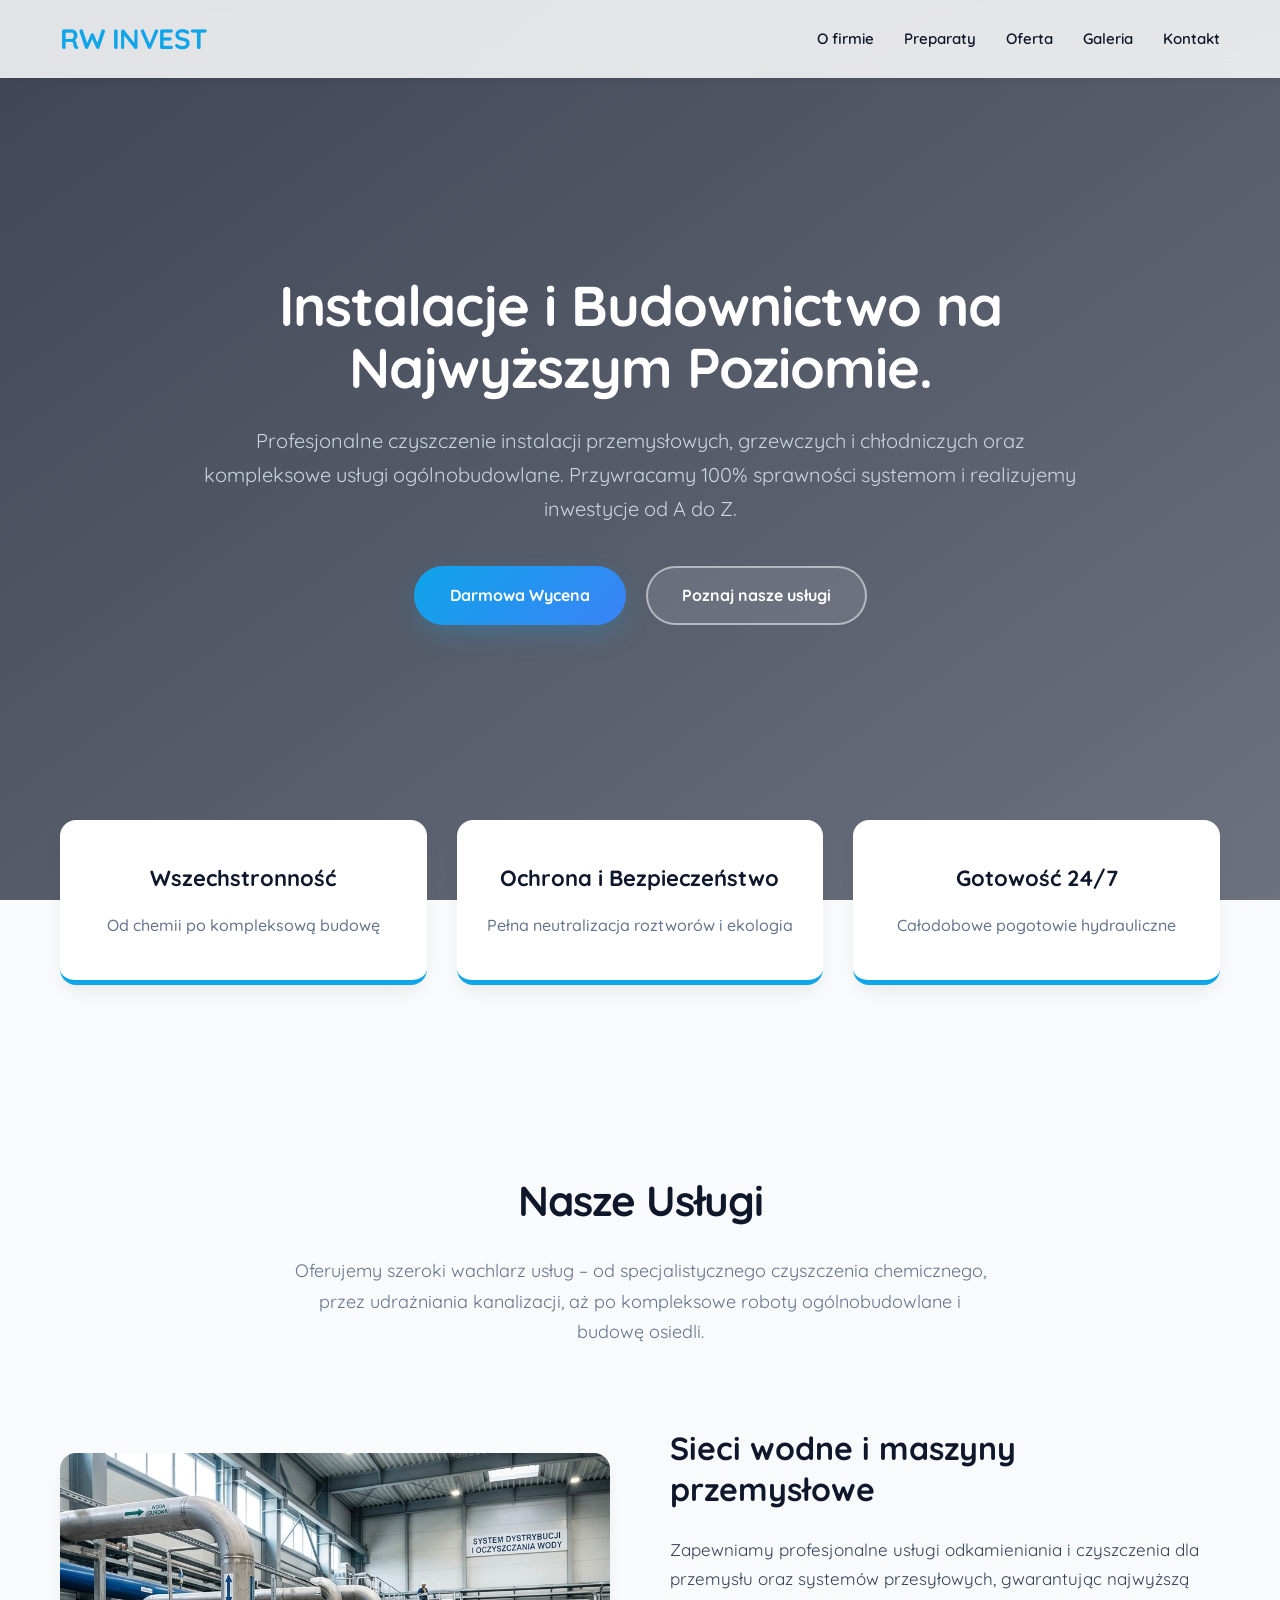
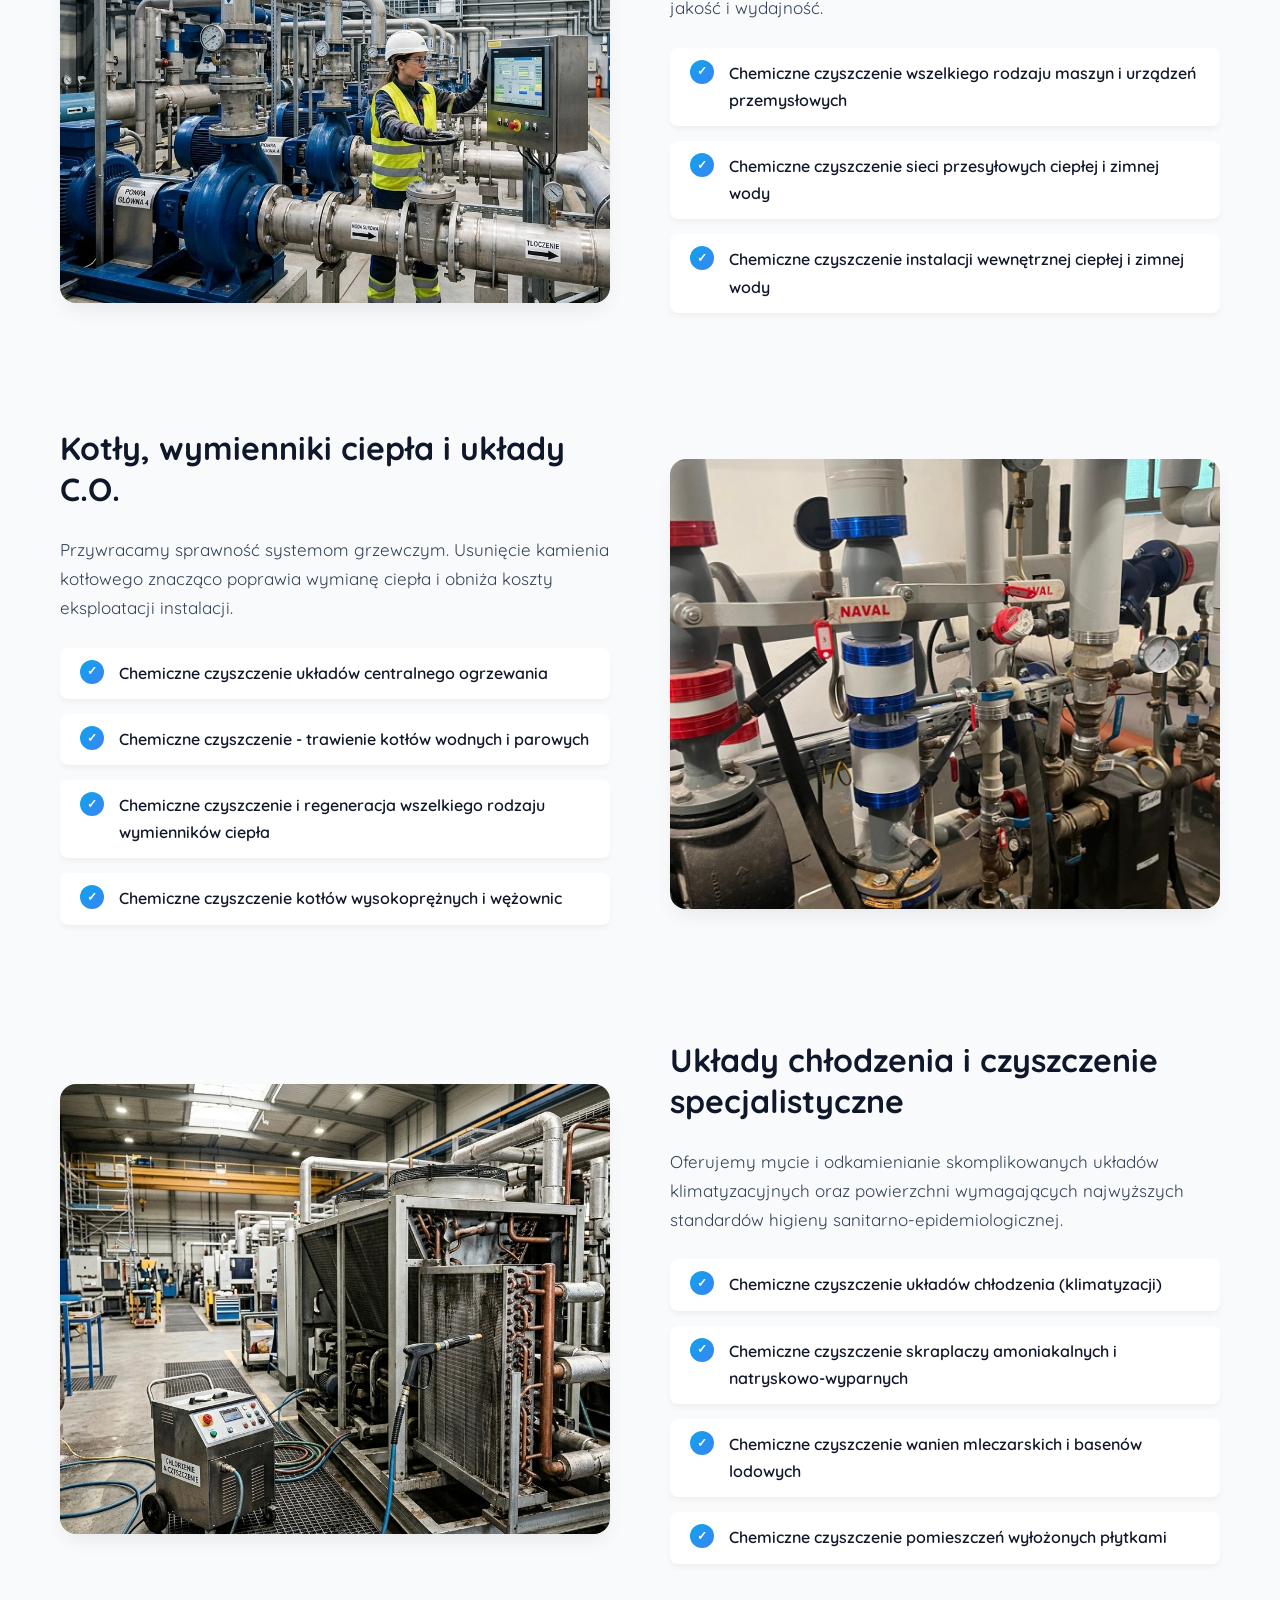
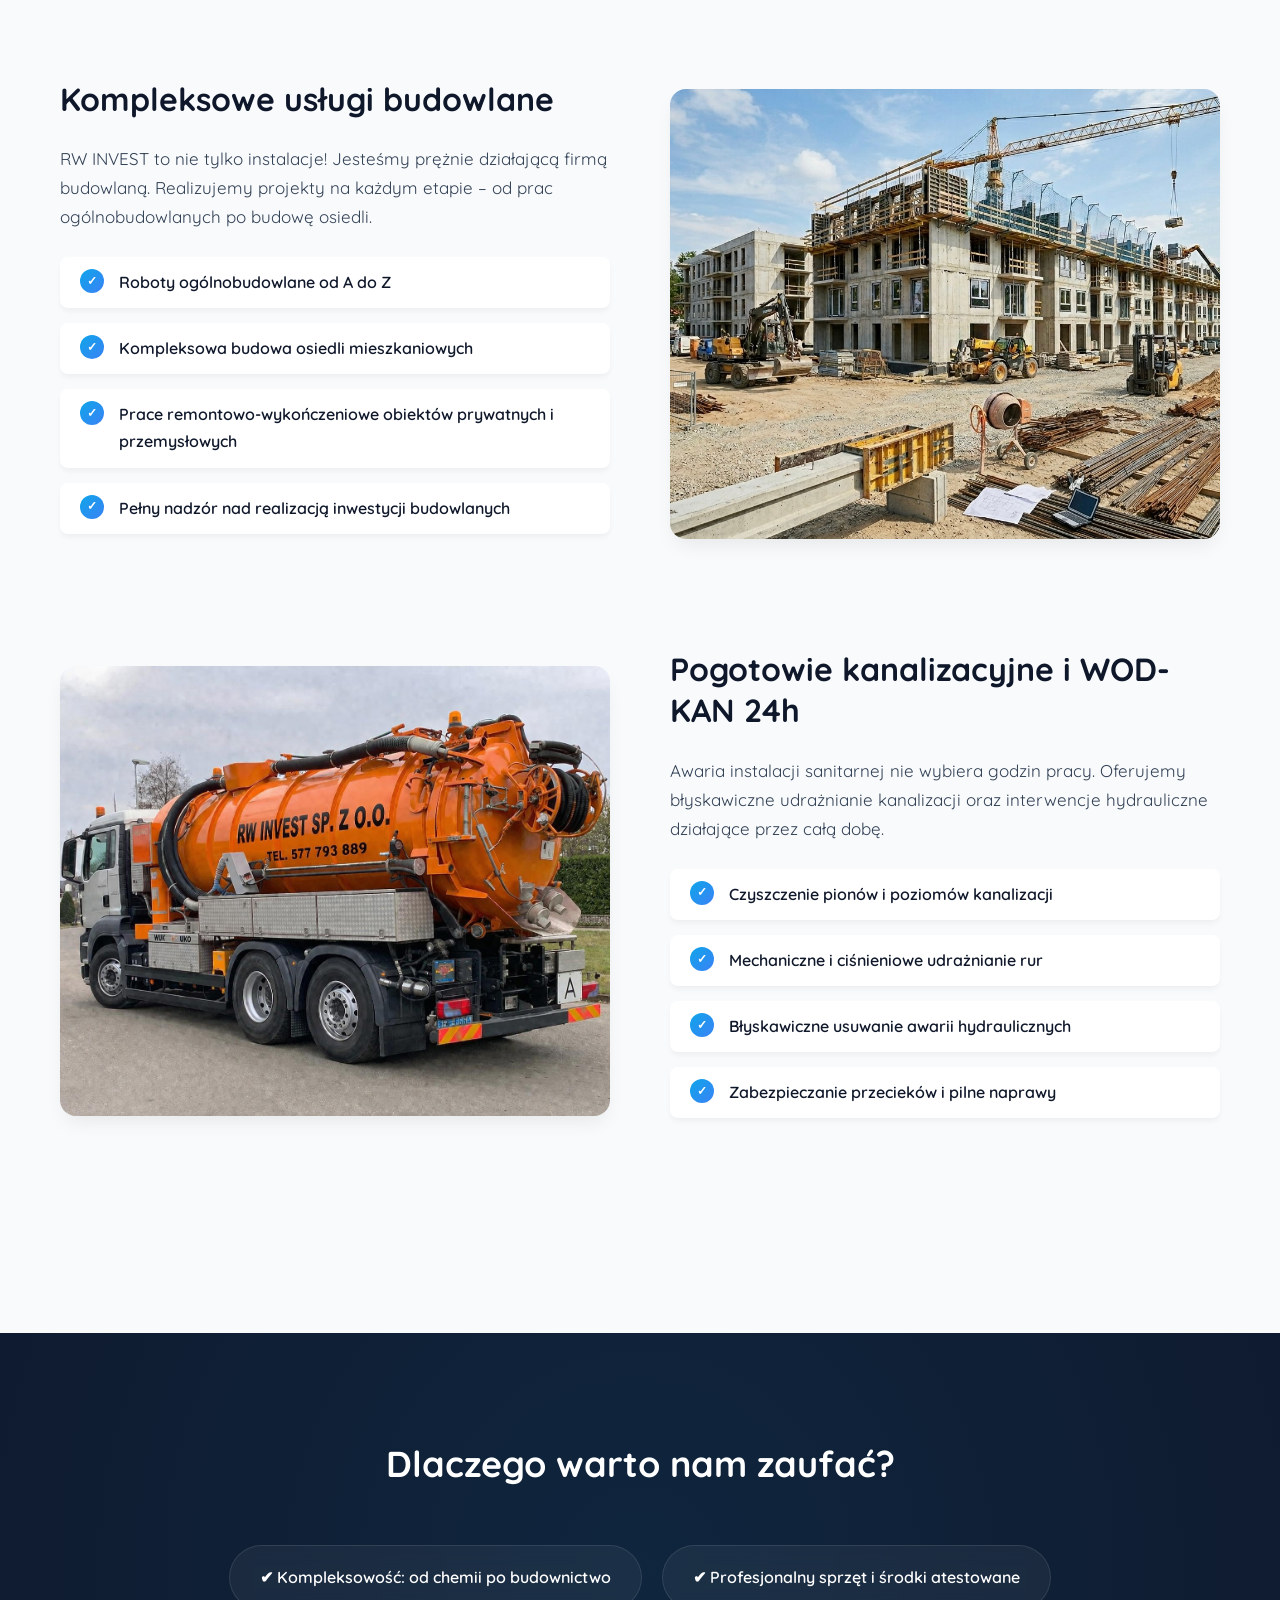
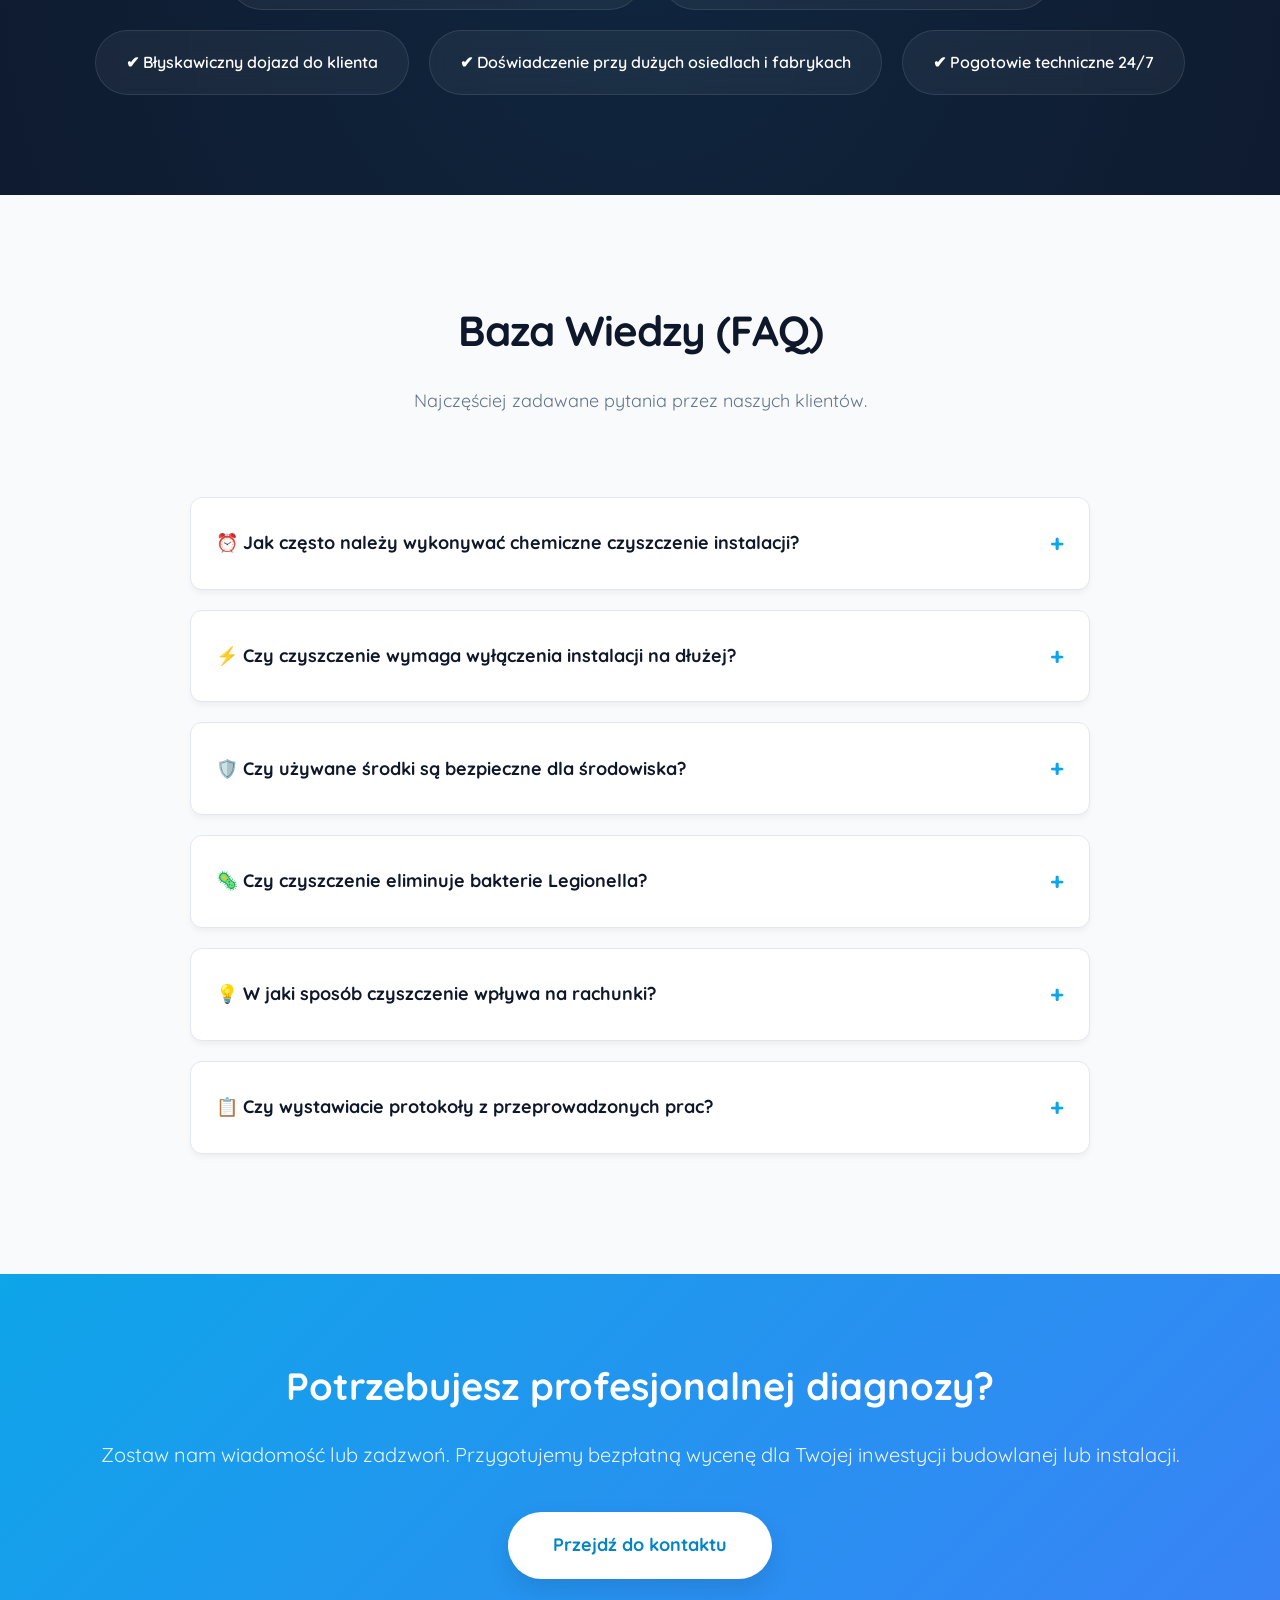
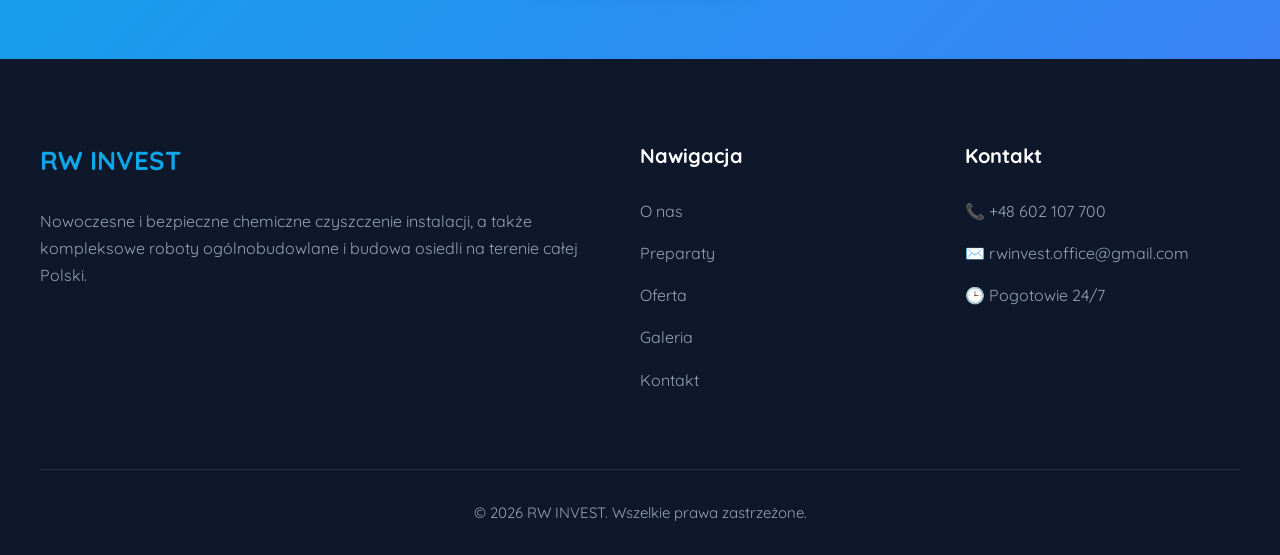
==== index.html @ a8c8c45f "Add files via upload" ====
<!DOCTYPE html>
<html lang="pl">
<head>
    <meta charset="UTF-8">
    <meta name="viewport" content="width=device-width, initial-scale=1.0">
    <title>RW INVEST - Chemiczne Czyszczenie Instalacji i Usługi Budowlane</title>
    <link href="https://fonts.googleapis.com/css2?family=Quicksand:wght@400;500;600;700&display=swap" rel="stylesheet">
    <link rel="stylesheet" href="style.css">
</head>
<body>

    <header>
        <div class="nav-container">
            <a href="index.html" class="logo">RW INVEST</a>
            <ul class="nav-menu">
                <li><a href="o-firmie.html">O firmie</a></li>
                <li><a href="preparaty.html">Preparaty</a></li>
                <li><a href="uslugi.html">Oferta</a></li>
                <li><a href="galeria.html">Galeria</a></li>
                <li><a href="kontakt.html">Kontakt</a></li>
            </ul>
        </div>
    </header>

    <section class="hero">
        <div class="hero-bg"></div>
        <div class="hero-overlay"></div>
        <div class="hero-content">
            <h1>Instalacje i Budownictwo na Najwyższym Poziomie.</h1>
            <p>Profesjonalne czyszczenie instalacji przemysłowych, grzewczych i chłodniczych oraz kompleksowe usługi ogólnobudowlane. Przywracamy 100% sprawności systemom i realizujemy inwestycje od A do Z.</p>
            <div class="hero-buttons">
                <a href="kontakt.html" class="btn-primary">Darmowa Wycena</a>
                <a href="#services" class="btn-outline">Poznaj nasze usługi</a>
            </div>
        </div>
    </section>

    <div class="features-wrapper">
        <div class="feature-box reveal delay-1">
            <h4>Wszechstronność</h4>
            <p>Od chemii po kompleksową budowę</p>
        </div>
        <div class="feature-box reveal delay-2">
            <h4>Ochrona i Bezpieczeństwo</h4>
            <p>Pełna neutralizacja roztworów i ekologia</p>
        </div>
        <div class="feature-box reveal delay-3">
            <h4>Gotowość 24/7</h4>
            <p>Całodobowe pogotowie hydrauliczne</p>
        </div>
    </div>

    <section class="section" id="services">
        <div class="section-header reveal">
            <h2>Nasze Usługi</h2>
            <p>Oferujemy szeroki wachlarz usług – od specjalistycznego czyszczenia chemicznego, przez udrażniania kanalizacji, aż po kompleksowe roboty ogólnobudowlane i budowę osiedli.</p>
        </div>

        <div class="service-row reveal">
            <div class="service-text">
                <h2>Sieci wodne i maszyny przemysłowe</h2>
                <p>Zapewniamy profesjonalne usługi odkamieniania i czyszczenia dla przemysłu oraz systemów przesyłowych, gwarantując najwyższą jakość i wydajność.</p>
                <ul class="service-list">
                    <li>Chemiczne czyszczenie wszelkiego rodzaju maszyn i urządzeń przemysłowych</li>
                    <li>Chemiczne czyszczenie sieci przesyłowych ciepłej i zimnej wody</li>
                    <li>Chemiczne czyszczenie instalacji wewnętrznej ciepłej i zimnej wody</li>
                </ul>
            </div>
            <div class="service-image">
                <img src="img/sieci_wodne.jpg" alt="Czyszczenie maszyn i sieci wodnych">
            </div>
        </div>

        <div class="service-row reveal">
            <div class="service-text">
                <h2>Kotły, wymienniki ciepła i układy C.O.</h2>
                <p>Przywracamy sprawność systemom grzewczym. Usunięcie kamienia kotłowego znacząco poprawia wymianę ciepła i obniża koszty eksploatacji instalacji.</p>
                <ul class="service-list">
                    <li>Chemiczne czyszczenie układów centralnego ogrzewania</li>
                    <li>Chemiczne czyszczenie - trawienie kotłów wodnych i parowych</li>
                    <li>Chemiczne czyszczenie i regeneracja wszelkiego rodzaju wymienników ciepła</li>
                    <li>Chemiczne czyszczenie kotłów wysokoprężnych i wężownic</li>
                </ul>
            </div>
            <div class="service-image">
                <img src="img/wymiennik.JPG" alt="Kotły i wymienniki ciepła">
            </div>
        </div>

        <div class="service-row reveal">
            <div class="service-text">
                <h2>Układy chłodzenia i czyszczenie specjalistyczne</h2>
                <p>Oferujemy mycie i odkamienianie skomplikowanych układów klimatyzacyjnych oraz powierzchni wymagających najwyższych standardów higieny sanitarno-epidemiologicznej.</p>
                <ul class="service-list">
                    <li>Chemiczne czyszczenie układów chłodzenia (klimatyzacji)</li>
                    <li>Chemiczne czyszczenie skraplaczy amoniakalnych i natryskowo-wyparnych</li>
                    <li>Chemiczne czyszczenie wanien mleczarskich i basenów lodowych</li>
                    <li>Chemiczne czyszczenie pomieszczeń wyłożonych płytkami</li>
                </ul>
            </div>
            <div class="service-image">
                <img src="img/układy_chłodzenia.jpg" alt="Układy chłodzenia">
            </div>
        </div>

        <div class="service-row reveal">
            <div class="service-text">
                <h2>Kompleksowe usługi budowlane</h2>
                <p>RW INVEST to nie tylko instalacje! Jesteśmy prężnie działającą firmą budowlaną. Realizujemy projekty na każdym etapie – od prac ogólnobudowlanych po budowę osiedli.</p>
                <ul class="service-list">
                    <li>Roboty ogólnobudowlane od A do Z</li>
                    <li>Kompleksowa budowa osiedli mieszkaniowych</li>
                    <li>Prace remontowo-wykończeniowe obiektów prywatnych i przemysłowych</li>
                    <li>Pełny nadzór nad realizacją inwestycji budowlanych</li>
                </ul>
            </div>
            <div class="service-image">
                <img src="img/budowa.jpg" alt="Roboty budowlane i budowa osiedli">
            </div>
        </div>

        <div class="service-row reveal">
            <div class="service-text">
                <h2>Pogotowie kanalizacyjne i WOD-KAN 24h</h2>
                <p>Awaria instalacji sanitarnej nie wybiera godzin pracy. Oferujemy błyskawiczne udrażnianie kanalizacji oraz interwencje hydrauliczne działające przez całą dobę.</p>
                <ul class="service-list">
                    <li>Czyszczenie pionów i poziomów kanalizacji</li>
                    <li>Mechaniczne i ciśnieniowe udrażnianie rur</li>
                    <li>Błyskawiczne usuwanie awarii hydraulicznych</li>
                    <li>Zabezpieczanie przecieków i pilne naprawy</li>
                </ul>
            </div>
            <div class="service-image">
                <img src="img/truck.jpg" alt="Pogotowie 24h">
            </div>
        </div>
    </section>

    <section class="why-us-section">
        <h2 class="reveal" style="font-size: 36px; margin-bottom: 20px;">Dlaczego warto nam zaufać?</h2>
        <div class="why-us-grid reveal delay-1">
            <div class="why-us-item">✔ Kompleksowość: od chemii po budownictwo</div>
            <div class="why-us-item">✔ Profesjonalny sprzęt i środki atestowane</div>
            <div class="why-us-item">✔ Błyskawiczny dojazd do klienta</div>
            <div class="why-us-item">✔ Doświadczenie przy dużych osiedlach i fabrykach</div>
            <div class="why-us-item">✔ Pogotowie techniczne 24/7</div>
        </div>
    </section>

    <section class="faq-section" id="faq">
        <div class="section-header reveal">
            <h2>Baza Wiedzy (FAQ)</h2>
            <p>Najczęściej zadawane pytania przez naszych klientów.</p>
        </div>
        <div class="faq-container reveal delay-1">
            
            <div class="faq-item">
                <div class="faq-question">⏰ Jak często należy wykonywać chemiczne czyszczenie instalacji? <span class="icon">+</span></div>
                <div class="faq-answer">
                    <p><br>Dla instalacji w budynkach wielorodzinnych i hotelach zaleca się czyszczenie co 2–5 lat. W obiektach o podwyższonym ryzyku sanitarnym (np. szpitale) – nawet co 12–24 miesiące.<br><br></p>
                </div>
            </div>

            <div class="faq-item">
                <div class="faq-question">⚡ Czy czyszczenie wymaga wyłączenia instalacji na dłużej? <span class="icon">+</span></div>
                <div class="faq-answer">
                    <p><br>Typowy proces chemicznego czyszczenia trwa od kilku godzin do jednego dnia roboczego. W przypadku dużych instalacji harmonogram prac ustalamy indywidualnie, np. na weekend.<br><br></p>
                </div>
            </div>

            <div class="faq-item">
                <div class="faq-question">🛡️ Czy używane środki są bezpieczne dla środowiska? <span class="icon">+</span></div>
                <div class="faq-answer">
                    <p><br>Tak, stosujemy wyłącznie atestowane, niekorozyjne preparaty. Po procesie przeprowadzamy pełną neutralizację chemiczną i dokładne płukanie, co gwarantuje 100% bezpieczeństwa.<br><br></p>
                </div>
            </div>

            <div class="faq-item">
                <div class="faq-question">🦠 Czy czyszczenie eliminuje bakterie Legionella? <span class="icon">+</span></div>
                <div class="faq-answer">
                    <p><br>Zdecydowanie tak. Nasze chemiczne płukanie instalacji C.W.U. skutecznie usuwa biofilm, który jest głównym siedliskiem i pożywką dla bakterii Legionella.<br><br></p>
                </div>
            </div>

            <div class="faq-item">
                <div class="faq-question">💡 W jaki sposób czyszczenie wpływa na rachunki? <span class="icon">+</span></div>
                <div class="faq-answer">
                    <p><br>Osady z kamienia kotłowego działają jak izolator. Ich usunięcie poprawia wymianę ciepła, co może obniżyć zużycie energii potrzebnej do ogrzewania lub chłodzenia nawet o 15–20%.<br><br></p>
                </div>
            </div>

            <div class="faq-item">
                <div class="faq-question">📋 Czy wystawiacie protokoły z przeprowadzonych prac? <span class="icon">+</span></div>
                <div class="faq-answer">
                    <p><br>Każde zlecenie zamykamy oficjalnym raportem technicznym oraz protokołem. Dla instytucji przygotowujemy wymaganą dokumentację do przedłożenia w Sanepidzie i innych organach kontrolnych.<br><br></p>
                </div>
            </div>

        </div>
    </section>

    <section class="cta-contact reveal">
        <h2>Potrzebujesz profesjonalnej diagnozy?</h2>
        <p>Zostaw nam wiadomość lub zadzwoń. Przygotujemy bezpłatną wycenę dla Twojej inwestycji budowlanej lub instalacji.</p>
        <a href="kontakt.html" class="btn-cta">Przejdź do kontaktu</a>
    </section>

    <footer>
        <div class="footer-grid">
            <div class="footer-col">
                <h4 style="color: var(--primary); font-size: 26px;">RW INVEST</h4>
                <p>Nowoczesne i bezpieczne chemiczne czyszczenie instalacji, a także kompleksowe roboty ogólnobudowlane i budowa osiedli na terenie całej Polski.</p>
            </div>
            <div class="footer-col">
                <h4>Nawigacja</h4>
                <ul>
                    <li><a href="o-firmie.html">O nas</a></li>
                    <li><a href="preparaty.html">Preparaty</a></li>
                    <li><a href="uslugi.html">Oferta</a></li>
                    <li><a href="galeria.html">Galeria</a></li>
                    <li><a href="kontakt.html">Kontakt</a></li>
                </ul>
            </div>
            <div class="footer-col">
                <h4>Kontakt</h4>
                <ul>
                    <li>📞 +48 602 107 700</li>
                    <li>✉️ rwinvest.office@gmail.com</li>
                    <li>🕒 Pogotowie 24/7</li>
                </ul>
            </div>
        </div>
        <div class="footer-bottom">
            <p>&copy; 2026 RW INVEST. Wszelkie prawa zastrzeżone.</p>
        </div>
    </footer>

    <script src="script.js"></script>
</body>
</html>
---- style.css ----
/* ZMIENNE CSS - SYSTEM DESIGNU */
:root {
    --primary: #0ea5e9;
    --primary-dark: #0284c7;
    --secondary: #0f172a;
    --text-main: #334155;
    --text-light: #64748b;
    --bg-main: #f8fafc;
    --white: #ffffff;
    --gradient: linear-gradient(135deg, #0ea5e9 0%, #3b82f6 100%);
    --shadow-sm: 0 4px 6px -1px rgba(0, 0, 0, 0.05);
    --shadow-md: 0 10px 20px -5px rgba(0, 0, 0, 0.08);
    --shadow-glow: 0 10px 30px -5px rgba(14, 165, 233, 0.3);
    --radius: 16px;
    --transition: all 0.4s cubic-bezier(0.4, 0, 0.2, 1);
}

html {
    scroll-behavior: smooth;
    scroll-padding-top: 100px; 
}

/* BAZOWE STYLE */
* {
    margin: 0;
    padding: 0;
    box-sizing: border-box;
}
body {
    font-family: 'Quicksand', sans-serif;
    color: var(--text-main);
    line-height: 1.7;
    background-color: var(--bg-main);
    overflow-x: hidden;
}

/* KLASY ANIMACJI (SCROLL REVEAL) */
.reveal {
    opacity: 0;
    transform: translateY(40px);
    transition: opacity 0.8s ease-out, transform 0.8s ease-out;
}
.reveal.active {
    opacity: 1;
    transform: translateY(0);
}
.delay-1 { transition-delay: 0.1s; }
.delay-2 { transition-delay: 0.2s; }
.delay-3 { transition-delay: 0.3s; }

/* NAWIGACJA (GLASSMORPHISM) */
header {
    background: rgba(255, 255, 255, 0.85);
    backdrop-filter: blur(12px);
    -webkit-backdrop-filter: blur(12px);
    box-shadow: var(--shadow-sm);
    position: fixed;
    width: 100%;
    top: 0;
    z-index: 1000;
    transition: var(--transition);
}
.nav-container {
    max-width: 1200px;
    margin: 0 auto;
    display: flex;
    justify-content: space-between;
    align-items: center;
    padding: 15px 20px;
}
.logo {
    font-size: 28px;
    font-weight: 700;
    color: var(--primary);
    text-decoration: none;
    letter-spacing: -0.5px;
    display: flex;
    align-items: center;
    gap: 10px;
}
.nav-menu {
    list-style: none;
    display: flex;
    gap: 30px;
}
.nav-menu li a {
    text-decoration: none;
    color: var(--secondary);
    font-weight: 600;
    font-size: 15px;
    transition: var(--transition);
    position: relative;
}
.nav-menu li a::after {
    content: '';
    position: absolute;
    width: 0;
    height: 2px;
    bottom: -4px;
    left: 0;
    background: var(--gradient);
    transition: var(--transition);
}
.nav-menu li a:hover {
    color: var(--primary);
}
.nav-menu li a:hover::after {
    width: 100%;
}

/* SEKCJA HERO Z ANIMACJĄ TŁA */
/* SEKCJA HERO - WERSJA KULOODPORNA */
.hero {
    position: relative;
    min-height: 100vh;
    display: flex;
    align-items: center;
    justify-content: center;
    color: var(--white);
    text-align: center;
    padding: 120px 20px;
    
    /* Tutaj łączymy ciemny gradient i zdjęcie w jednej linijce! */
    background-image: 
        linear-gradient(to bottom right, rgba(15, 23, 42, 0.8), rgba(15, 23, 42, 0.6)), 
        url('https://images.unsplash.com/photo-1581092160562-40aa08e78837?ixlib=rb-4.0.3&auto=format&fit=crop&w=1920&q=80');
    
    background-position: center;
    background-size: cover;
    background-repeat: no-repeat;
    background-attachment: fixed; /* Opcjonalny efekt paralaksy - zdjęcie zostaje w miejscu przy scrollowaniu */
}

.hero-content {
    max-width: 900px;
    z-index: 1;
    animation: fadeInUp 1s ease-out forwards;
}
@keyframes fadeInUp {
    from { opacity: 0; transform: translateY(30px); }
    to { opacity: 1; transform: translateY(0); }
}
.hero h1 {
    font-size: 56px;
    margin-bottom: 25px;
    line-height: 1.1;
    font-weight: 700;
    letter-spacing: -1px;
}
.hero p {
    font-size: 20px;
    margin-bottom: 40px;
    color: #cbd5e1;
    font-weight: 400;
}
.hero-buttons {
    display: flex;
    gap: 20px;
    justify-content: center;
    flex-wrap: wrap;
}

/* NOWOCZESNE PRZYCISKI */
.btn-primary {
    background: var(--gradient);
    color: var(--white);
    padding: 16px 36px;
    border-radius: 50px;
    text-decoration: none;
    font-weight: 700;
    font-size: 16px;
    transition: var(--transition);
    box-shadow: var(--shadow-glow);
    border: none;
}
.btn-primary:hover {
    transform: translateY(-3px);
    box-shadow: 0 15px 35px -5px rgba(14, 165, 233, 0.5);
}
.btn-outline {
    background: rgba(255, 255, 255, 0.1);
    backdrop-filter: blur(5px);
    color: var(--white);
    border: 2px solid rgba(255, 255, 255, 0.5);
    padding: 14px 34px;
    border-radius: 50px;
    text-decoration: none;
    font-weight: 700;
    transition: var(--transition);
}
.btn-outline:hover {
    background: var(--white);
    color: var(--secondary);
    transform: translateY(-3px);
}

/* KARTY ZALET (FLOATING CARDS) */
.features-wrapper {
    max-width: 1200px;
    margin: -80px auto 80px;
    padding: 0 20px;
    display: grid;
    grid-template-columns: repeat(auto-fit, minmax(300px, 1fr));
    gap: 30px;
    position: relative;
    z-index: 10;
}
.feature-box {
    background: var(--white);
    padding: 40px 30px;
    border-radius: var(--radius);
    box-shadow: var(--shadow-md);
    text-align: center;
    border-bottom: 5px solid var(--primary);
    transition: var(--transition);
}
.feature-box:hover {
    transform: translateY(-10px);
    box-shadow: var(--shadow-glow);
}
.feature-box h4 {
    font-size: 22px;
    color: var(--secondary);
    margin-bottom: 15px;
}
.feature-box p {
    color: var(--text-light);
    font-weight: 500;
    font-size: 16px;
}

/* WSPÓLNE DLA SEKCJI */
.section {
    padding: 100px 20px;
    max-width: 1200px;
    margin: 0 auto;
}
.section-header {
    text-align: center;
    margin-bottom: 80px;
}
.section-header h2 {
    font-size: 42px;
    color: var(--secondary);
    margin-bottom: 20px;
    font-weight: 700;
    letter-spacing: -1px;
}
.section-header p {
    color: var(--text-light);
    font-size: 18px;
    max-width: 700px;
    margin: 0 auto;
}

/* USŁUGI Z ZAAWANSOWANYM UKŁADEM */
.service-row {
    display: flex;
    align-items: center;
    gap: 60px;
    margin-bottom: 100px;
}
.service-row:nth-child(even) {
    flex-direction: row-reverse;
}
.service-text {
    flex: 1;
}
.service-text h2 {
    font-size: 32px;
    color: var(--secondary);
    margin-bottom: 25px;
    line-height: 1.3;
}
.service-text p {
    color: var(--text-main);
    margin-bottom: 25px;
    font-size: 17px;
}
.service-text h3 {
    font-size: 20px;
    color: var(--primary);
    margin-bottom: 20px;
}
.service-list {
    list-style: none;
}
.service-list li {
    margin-bottom: 15px;
    display: flex;
    align-items: flex-start;
    color: var(--secondary);
    font-weight: 600;
    font-size: 16px;
    background: var(--white);
    padding: 12px 20px;
    border-radius: 8px;
    box-shadow: var(--shadow-sm);
    transition: var(--transition);
}
.service-list li:hover {
    transform: translateX(10px);
    border-left: 4px solid var(--primary);
}
.service-list li::before {
    content: "✓";
    color: var(--white);
    background: var(--gradient);
    width: 24px;
    height: 24px;
    display: flex;
    align-items: center;
    justify-content: center;
    border-radius: 50%;
    margin-right: 15px;
    font-size: 12px;
    flex-shrink: 0;
}

/* IMAGE HOVER EFFECT */
.service-image {
    flex: 1;
    border-radius: var(--radius);
    overflow: hidden;
    box-shadow: var(--shadow-md);
    position: relative;
}
.service-image img {
    width: 100%;
    height: 450px;
    object-fit: cover;
    display: block;
    transition: transform 0.6s ease;
}
.service-image:hover img {
    transform: scale(1.05);
}

/* DLACZEGO WARTO - NOWOCZESNY GRID */
.why-us-section {
    background: var(--secondary);
    color: var(--white);
    padding: 100px 20px;
    text-align: center;
    position: relative;
    overflow: hidden;
}
.why-us-section::before {
    content: '';
    position: absolute;
    top: -50%; left: -50%; width: 200%; height: 200%;
    background: radial-gradient(circle, rgba(14, 165, 233, 0.1) 0%, transparent 70%);
    z-index: 0;
}
.why-us-section h2, .why-us-grid {
    position: relative;
    z-index: 1;
}
.why-us-grid {
    max-width: 1100px;
    margin: 50px auto 0;
    display: flex;
    flex-wrap: wrap;
    justify-content: center;
    gap: 20px;
}
.why-us-item {
    background: rgba(255,255,255,0.05);
    backdrop-filter: blur(10px);
    border: 1px solid rgba(255,255,255,0.1);
    padding: 18px 30px;
    border-radius: 50px;
    font-weight: 600;
    font-size: 16px;
    transition: var(--transition);
}
.why-us-item:hover {
    background: var(--gradient);
    transform: translateY(-5px);
    border-color: transparent;
}

/* FAQ ACCORDION */
.faq-section {
    background-color: var(--bg-main);
    padding: 100px 20px;
}
.faq-container {
    max-width: 900px;
    margin: 0 auto;
}
.faq-item {
    background: var(--white);
    margin-bottom: 20px;
    border-radius: 12px;
    box-shadow: var(--shadow-sm);
    border: 1px solid #e2e8f0;
    overflow: hidden;
    transition: var(--transition);
}
.faq-item:hover {
    box-shadow: var(--shadow-md);
}
.faq-question {
    padding: 25px;
    cursor: pointer;
    font-weight: 700;
    font-size: 18px;
    display: flex;
    justify-content: space-between;
    align-items: center;
    color: var(--secondary);
    transition: var(--transition);
}
.faq-question .icon {
    font-size: 24px;
    color: var(--primary);
    transition: transform 0.3s ease;
}
.faq-question.active {
    color: var(--primary);
}
.faq-question.active .icon {
    transform: rotate(45deg);
}
.faq-answer {
    padding: 0 25px;
    max-height: 0;
    overflow: hidden;
    transition: max-height 0.4s ease, padding 0.4s ease;
    color: var(--text-light);
    font-size: 16px;
}
.faq-answer ul {
    margin-left: 20px;
    margin-bottom: 15px;
    margin-top: 10px;
}

/* CTA KONTAKT */
.cta-contact {
    background: var(--gradient);
    padding: 80px 20px;
    text-align: center;
    color: var(--white);
}
.cta-contact h2 {
    font-size: 38px;
    margin-bottom: 20px;
    font-weight: 700;
}
.cta-contact p {
    font-size: 20px;
    margin-bottom: 40px;
    opacity: 0.9;
}
.btn-cta {
    background: var(--white);
    color: var(--primary-dark);
    padding: 18px 45px;
    border-radius: 50px;
    text-decoration: none;
    font-weight: 700;
    font-size: 18px;
    transition: var(--transition);
    display: inline-block;
    box-shadow: 0 10px 25px rgba(0,0,0,0.1);
}
.btn-cta:hover {
    transform: translateY(-3px);
    box-shadow: 0 15px 35px rgba(0,0,0,0.2);
}

/* STOPKA */
footer {
    background-color: var(--secondary);
    color: #94a3b8;
    padding: 80px 20px 30px;
}
.footer-grid {
    max-width: 1200px;
    margin: 0 auto;
    display: grid;
    grid-template-columns: 2fr 1fr 1fr;
    gap: 50px;
    margin-bottom: 60px;
}
.footer-col h4 {
    color: var(--white);
    font-size: 20px;
    margin-bottom: 25px;
    font-weight: 700;
}
.footer-col p {
    margin-bottom: 15px;
    font-size: 16px;
}
.footer-col ul {
    list-style: none;
}
.footer-col ul li {
    margin-bottom: 15px;
}
.footer-col ul li a {
    color: #94a3b8;
    text-decoration: none;
    transition: var(--transition);
    font-size: 16px;
}
.footer-col ul li a:hover {
    color: var(--primary);
    padding-left: 5px;
}
.footer-bottom {
    text-align: center;
    padding-top: 30px;
    border-top: 1px solid rgba(255,255,255,0.1);
    max-width: 1200px;
    margin: 0 auto;
    font-size: 15px;
}

/* RESPONSJA */
@media (max-width: 992px) {
    .hero h1 { font-size: 42px; }
    .service-row, .service-row:nth-child(even) { flex-direction: column; text-align: center; gap: 40px; }
    .service-list li { text-align: left; }
    .service-image img { height: 350px; }
    .footer-grid { grid-template-columns: 1fr 1fr; }
}
@media (max-width: 768px) {
    .nav-menu { display: none; }
    .hero { padding-top: 150px; }
    .footer-grid { grid-template-columns: 1fr; }
    .section { padding: 60px 20px; }
}

/* =========================================
   STYLE DLA PODSTRON (O nas, Oferta, Galeria, Kontakt, Preparaty)
   ========================================= */

/* Wspólny nagłówek podstron */
.page-header {
    background: linear-gradient(rgba(15, 23, 42, 0.9), rgba(15, 23, 42, 0.95)), url('https://images.unsplash.com/photo-1581092160562-40aa08e78837?ixlib=rb-4.0.3&auto=format&fit=crop&w=1920&q=80') center/cover;
    color: var(--white);
    text-align: center;
    padding: 160px 20px 80px; /* Zwiększony padding-top ze względu na przyklejone menu */
    border-bottom: 5px solid var(--primary);
}
.page-header h1 {
    font-size: 42px;
    margin-bottom: 15px;
    font-weight: 700;
    letter-spacing: -1px;
}
.page-header p {
    font-size: 18px;
    color: #cbd5e1;
    max-width: 800px;
    margin: 0 auto;
}

/* Uniwersalny wygląd kart (Boxów) na podstronach */
.about-content, .contact-info, .contact-form, .timeline-item, .service-card, .product-card, .order-section {
    background: var(--white);
    border-radius: var(--radius);
    box-shadow: var(--shadow-sm);
    transition: var(--transition);
    border: 1px solid #f1f5f9;
}
.about-content:hover, .contact-info:hover, .contact-form:hover, .service-card:hover, .product-card:hover {
    box-shadow: var(--shadow-md);
}

/* Przyciski na podstronach (Stara klasa .btn dopasowana do nowego designu) */
.btn {
    background: var(--gradient);
    color: var(--white);
    padding: 16px 36px;
    border-radius: 50px;
    text-decoration: none;
    font-weight: 700;
    font-size: 16px;
    transition: var(--transition);
    box-shadow: var(--shadow-glow);
    border: none;
    display: inline-block;
}
.btn:hover {
    transform: translateY(-3px);
    box-shadow: 0 15px 35px -5px rgba(14, 165, 233, 0.5);
    color: var(--white);
}

/* =========================================
   PODSTRONA: O FIRMIE
   ========================================= */
.about-section { max-width: 1000px; margin: 80px auto; padding: 0 20px; }
.about-content { padding: 50px; margin-bottom: 60px; }
.about-content h2.dark-heading { color: var(--secondary); font-size: 32px; margin-bottom: 25px; }
.about-content h3.cyan-heading { color: var(--primary); font-size: 24px; margin: 30px 0 15px; }
.about-content h3.dark-heading-small { color: var(--secondary); font-size: 24px; margin: 30px 0 15px; }
.about-content p { margin-bottom: 15px; font-size: 17px; color: var(--text-main); }
.features-list { list-style: none; margin-bottom: 25px; }
.features-list li { display: flex; align-items: flex-start; margin-bottom: 15px; font-size: 17px; }
.features-list li span.icon { margin-right: 15px; font-size: 20px; }

/* Harmonogram */
.timeline { margin-top: 60px; }
.timeline h3 { text-align: center; font-size: 32px; margin-bottom: 40px; color: var(--secondary); font-weight: 700; }
.timeline-item { padding: 35px 35px 35px 100px; margin-bottom: 25px; position: relative; }
.timeline-item::before {
    content: attr(data-step);
    position: absolute;
    left: 30px;
    top: 50%;
    transform: translateY(-50%);
    background: var(--gradient);
    color: var(--white);
    width: 45px;
    height: 45px;
    display: flex;
    align-items: center;
    justify-content: center;
    border-radius: 50%;
    font-weight: 700;
    font-size: 20px;
    box-shadow: var(--shadow-glow);
}
.timeline-item h4 { color: var(--primary); margin-bottom: 10px; font-size: 22px; }
.timeline-item p { color: var(--text-light); font-size: 16px; }

/* =========================================
   PODSTRONA: USŁUGI / OFERTA
   ========================================= */
.services-wrapper { max-width: 1200px; margin: 80px auto; padding: 0 20px; }
.category-title { font-size: 32px; color: var(--secondary); margin-bottom: 40px; padding-bottom: 15px; border-bottom: 3px solid var(--primary); display: inline-block; }
.services-grid { display: grid; grid-template-columns: repeat(auto-fit, minmax(320px, 1fr)); gap: 30px; margin-bottom: 80px; }
.service-card { padding: 35px; border-top: 5px solid var(--primary); border-bottom: none; border-left: none; border-right: none;}
.service-card h3 { color: var(--secondary); font-size: 22px; margin-bottom: 15px; line-height: 1.3;}
.service-card p { font-size: 16px; color: var(--text-light); }
.cta-banner { background: var(--gradient); padding: 50px 30px; text-align: center; border-radius: var(--radius); color: var(--white); margin-top: 60px; box-shadow: var(--shadow-glow); }
.cta-banner h2 { margin-bottom: 20px; font-size: 32px; color: var(--white); }
.cta-banner p { font-size: 18px; margin-bottom: 30px; opacity: 0.9; }
.cta-banner .btn { background: var(--white); color: var(--primary-dark); }

/* =========================================
   PODSTRONA: PREPARATY
   ========================================= */
.products-section { max-width: 1100px; margin: 80px auto; padding: 0 20px; }
.products-intro { text-align: center; margin-bottom: 60px; font-size: 18px; color: var(--text-light); max-width: 800px; margin-left: auto; margin-right: auto; }
.products-grid { display: grid; grid-template-columns: repeat(auto-fit, minmax(350px, 1fr)); gap: 40px; }
.product-card { display: flex; flex-direction: column; overflow: hidden; border-top: 5px solid var(--primary); }
.product-header { background: #f8fafc; padding: 40px 30px; text-align: center; border-bottom: 1px solid #e2e8f0; }
.product-header h2 { color: var(--secondary); font-size: 32px; margin-bottom: 10px; }
.product-header .subtitle { color: var(--primary); font-weight: 700; font-size: 16px; text-transform: uppercase; letter-spacing: 1px;}
.product-body { padding: 40px 30px; flex-grow: 1; display: flex; flex-direction: column; }
.product-body p { margin-bottom: 20px; color: var(--text-main); font-size: 16px; }
.product-details { list-style: none; margin-top: auto; padding-top: 20px; border-top: 1px dashed #cbd5e1; }
.product-details li { display: flex; justify-content: space-between; margin-bottom: 12px; font-size: 16px; }
.product-details li strong { color: var(--secondary); font-weight: 700; }
.price-tag { font-size: 26px; font-weight: 700; color: var(--primary); text-align: center; margin-top: 30px; padding: 20px; background: #f1f5f9; border: 2px dashed #94a3b8; border-radius: 12px; }
.order-section { padding: 50px; margin-top: 80px; text-align: center; }
.order-section h3 { margin-bottom: 20px; font-size: 28px; color: var(--secondary); }
.order-section p { font-size: 18px; color: var(--text-light); margin-bottom: 30px; }

/* =========================================
   PODSTRONA: GALERIA
   ========================================= */
.gallery-section { max-width: 1200px; margin: 80px auto; padding: 0 20px; }
.gallery-grid { display: grid; grid-template-columns: repeat(auto-fill, minmax(320px, 1fr)); gap: 30px; }
.gallery-item { position: relative; overflow: hidden; border-radius: var(--radius); box-shadow: var(--shadow-sm); cursor: pointer; background: var(--white); transition: var(--transition); }
.gallery-item:hover { box-shadow: var(--shadow-md); transform: translateY(-5px); }
.gallery-item img { width: 100%; height: 300px; object-fit: cover; display: block; transition: transform 0.6s cubic-bezier(0.4, 0, 0.2, 1); }
.gallery-item:hover img { transform: scale(1.08); }
.gallery-overlay { position: absolute; top: 0; left: 0; right: 0; bottom: 0; background: rgba(14, 165, 233, 0.85); display: flex; align-items: center; justify-content: center; opacity: 0; transition: var(--transition); }
.gallery-item:hover .gallery-overlay { opacity: 1; }
.gallery-overlay span { color: var(--white); font-size: 20px; font-weight: 700; transform: translateY(20px); transition: var(--transition); }
.gallery-item:hover .gallery-overlay span { transform: translateY(0); }

/* Wyskakujące okno ze zdjęciem */
.lightbox { display: none; position: fixed; top: 0; left: 0; right: 0; bottom: 0; background-color: rgba(15, 23, 42, 0.95); z-index: 2000; align-items: center; justify-content: center; backdrop-filter: blur(5px); }
.lightbox img { max-width: 90%; max-height: 85vh; border-radius: 8px; box-shadow: 0 20px 50px rgba(0,0,0,0.5); }
.lightbox-close { position: absolute; top: 30px; right: 40px; color: var(--white); font-size: 45px; font-weight: 300; cursor: pointer; transition: var(--transition); }
.lightbox-close:hover { color: var(--primary); transform: scale(1.1); }

/* =========================================
   PODSTRONA: KONTAKT
   ========================================= */
.contact-section { max-width: 1200px; margin: 80px auto; padding: 0 20px; display: grid; grid-template-columns: 1fr 1.5fr; gap: 50px; align-items: start;}
.contact-info { padding: 50px; }
.contact-info h2 { color: var(--secondary); margin-bottom: 25px; font-size: 32px; }
.contact-info p { font-size: 17px; margin-bottom: 20px; display: flex; align-items: center; color: var(--text-main); }
.contact-info strong { display: inline-block; width: 100px; color: var(--primary); font-weight: 700; }
.contact-info a { color: var(--text-main); text-decoration: none; font-weight: 600; transition: var(--transition); }
.contact-info a:hover { color: var(--primary); }
.areas { margin-top: 40px; padding-top: 30px; border-top: 1px solid #e2e8f0; }
.areas h3 { color: var(--secondary); font-size: 20px; margin-bottom: 10px; }

.contact-form { padding: 50px; }
.contact-form h2 { margin-bottom: 30px; font-size: 32px; color: var(--secondary); }
.form-group { margin-bottom: 25px; }
.form-group label { display: block; margin-bottom: 8px; font-weight: 600; color: var(--secondary); }
.form-group input, .form-group textarea { width: 100%; padding: 16px; border: 1px solid #cbd5e1; border-radius: 8px; font-family: 'Quicksand', sans-serif; font-size: 16px; transition: var(--transition); background: #f8fafc; }
.form-group input:focus, .form-group textarea:focus { border-color: var(--primary); outline: none; background: var(--white); box-shadow: 0 0 0 4px rgba(14, 165, 233, 0.1); }
.contact-form .btn { margin-top: 10px; }

/* =========================================
   RESPONSJA DLA PODSTRON
   ========================================= */
@media (max-width: 992px) {
    .contact-section { grid-template-columns: 1fr; }
}
@media (max-width: 768px) {
    .page-header { padding: 120px 20px 50px; }
    .page-header h1 { font-size: 32px; }
    .timeline-item { padding-left: 25px; padding-top: 70px; }
    .timeline-item::before { top: 25px; left: 25px; transform: none; }
    .about-content, .contact-info, .contact-form, .service-card, .product-card { padding: 25px; }
    .about-section, .services-wrapper, .products-section, .gallery-section, .contact-section { margin: 50px auto; }
}
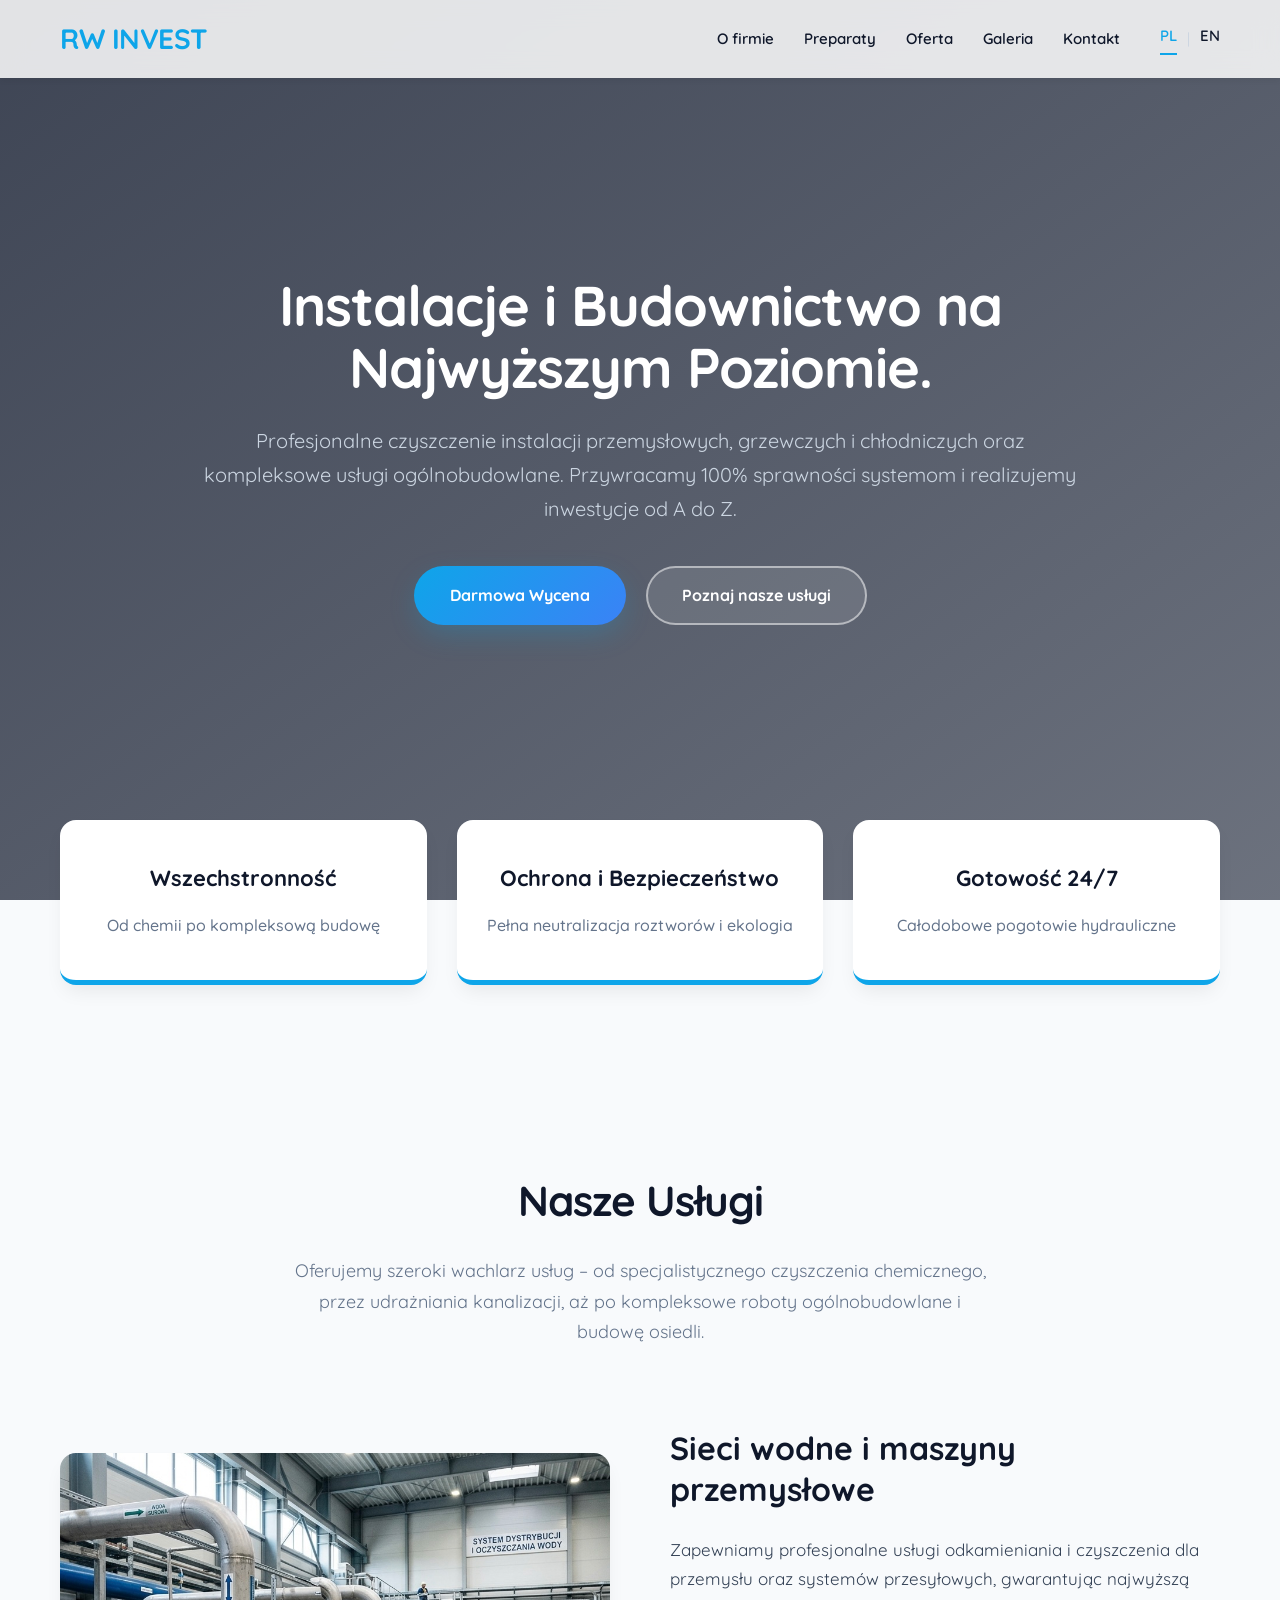
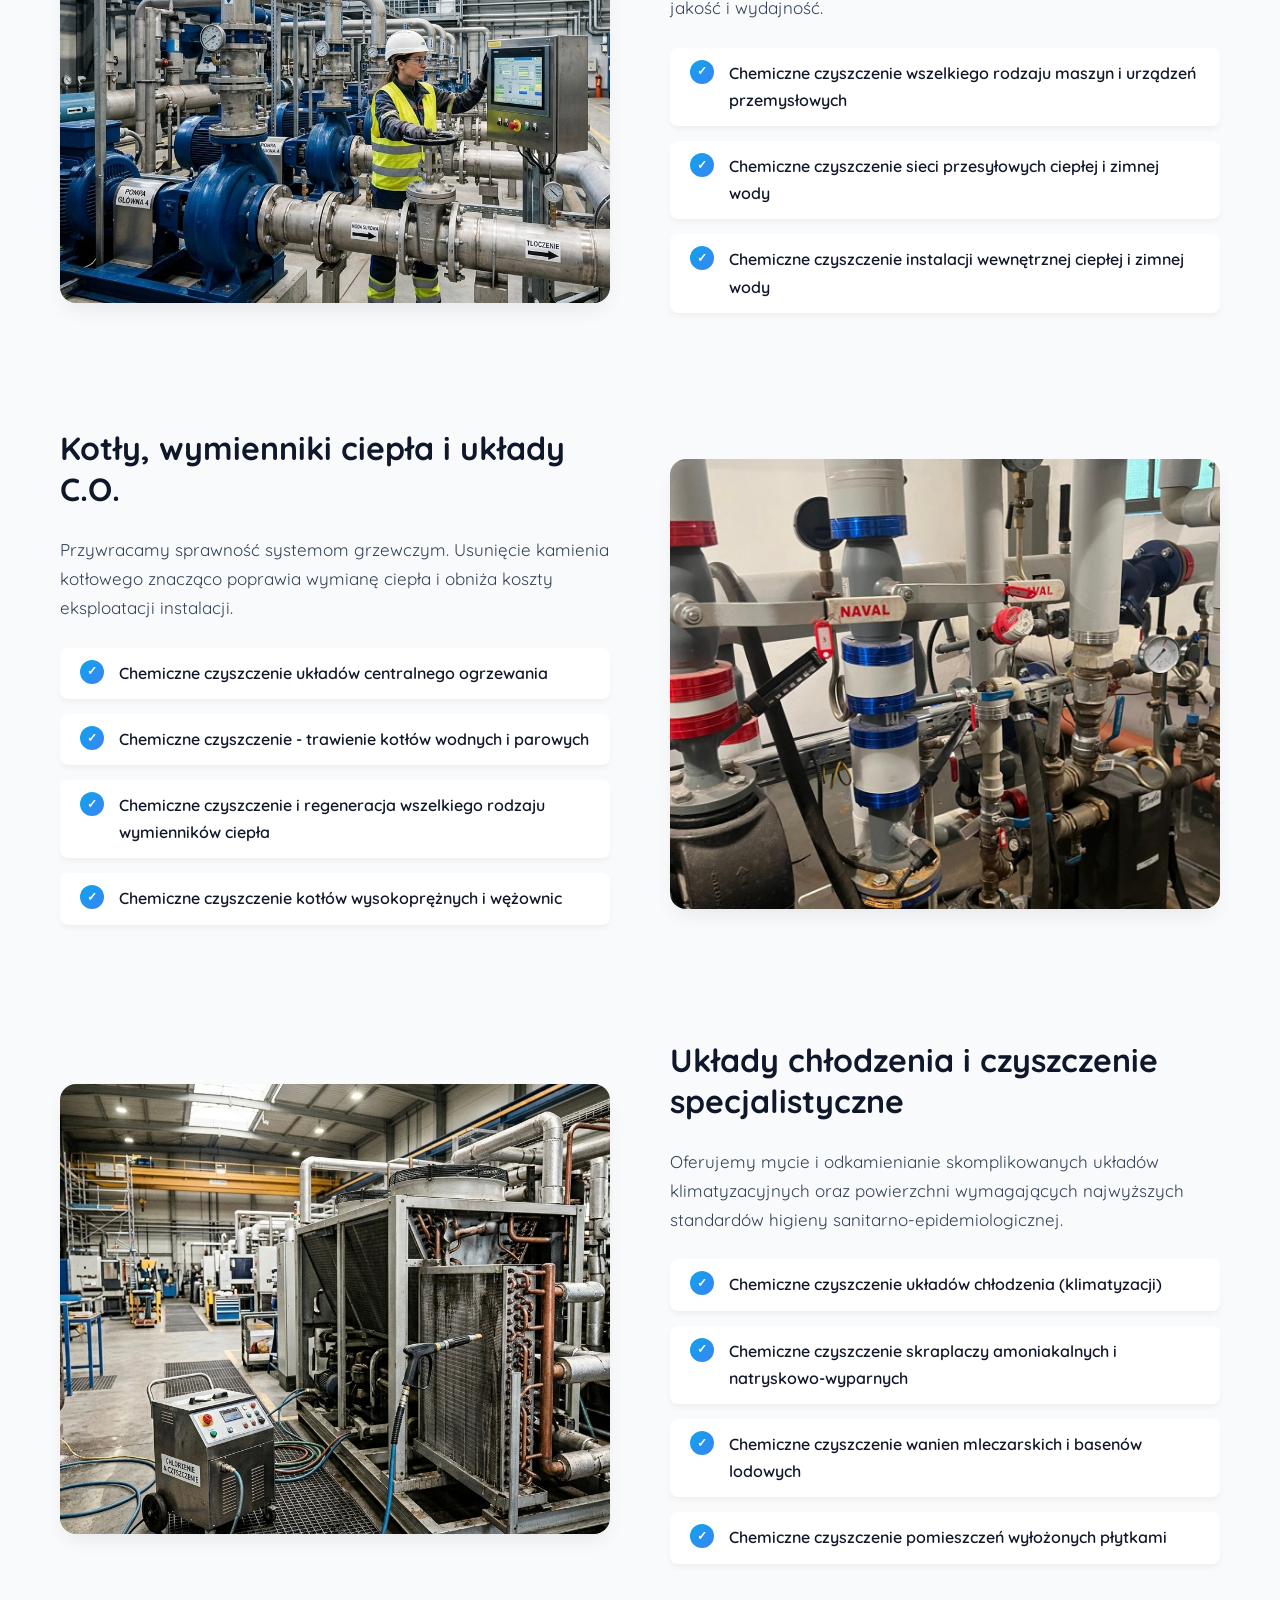
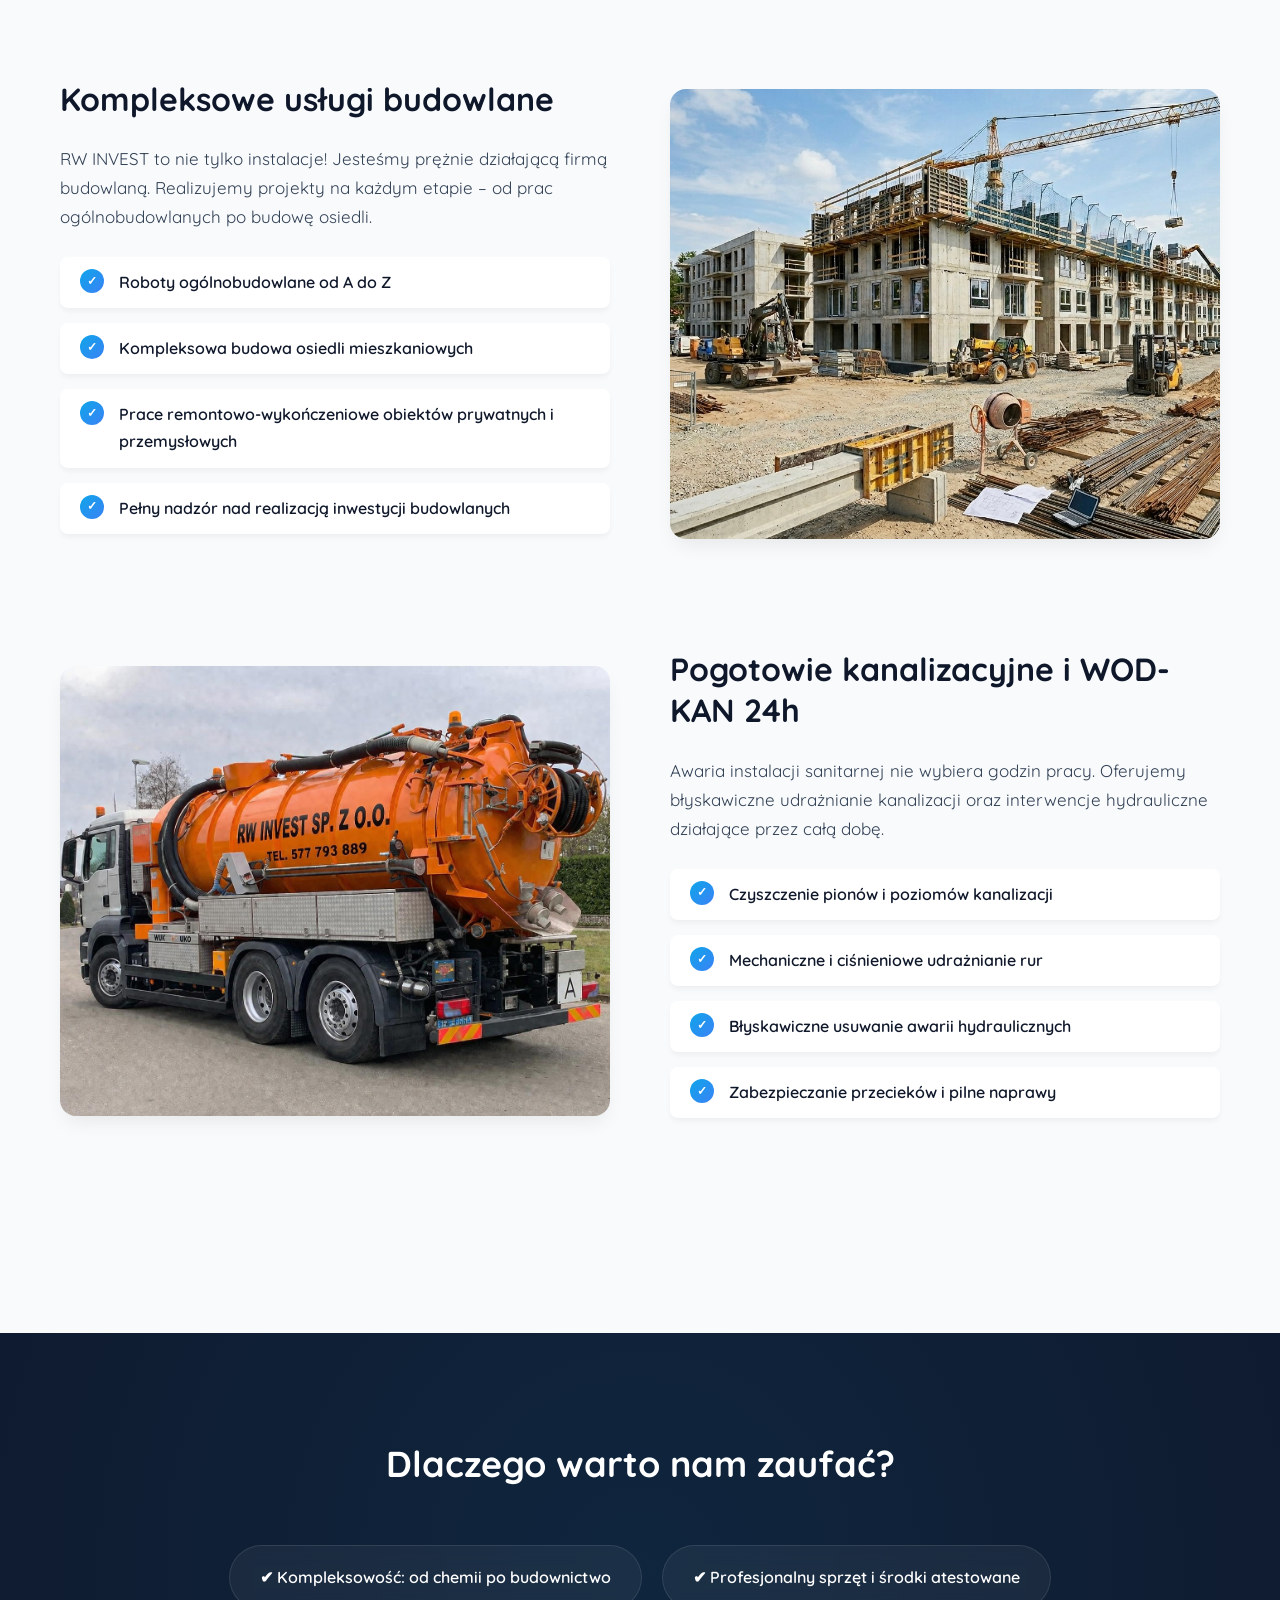
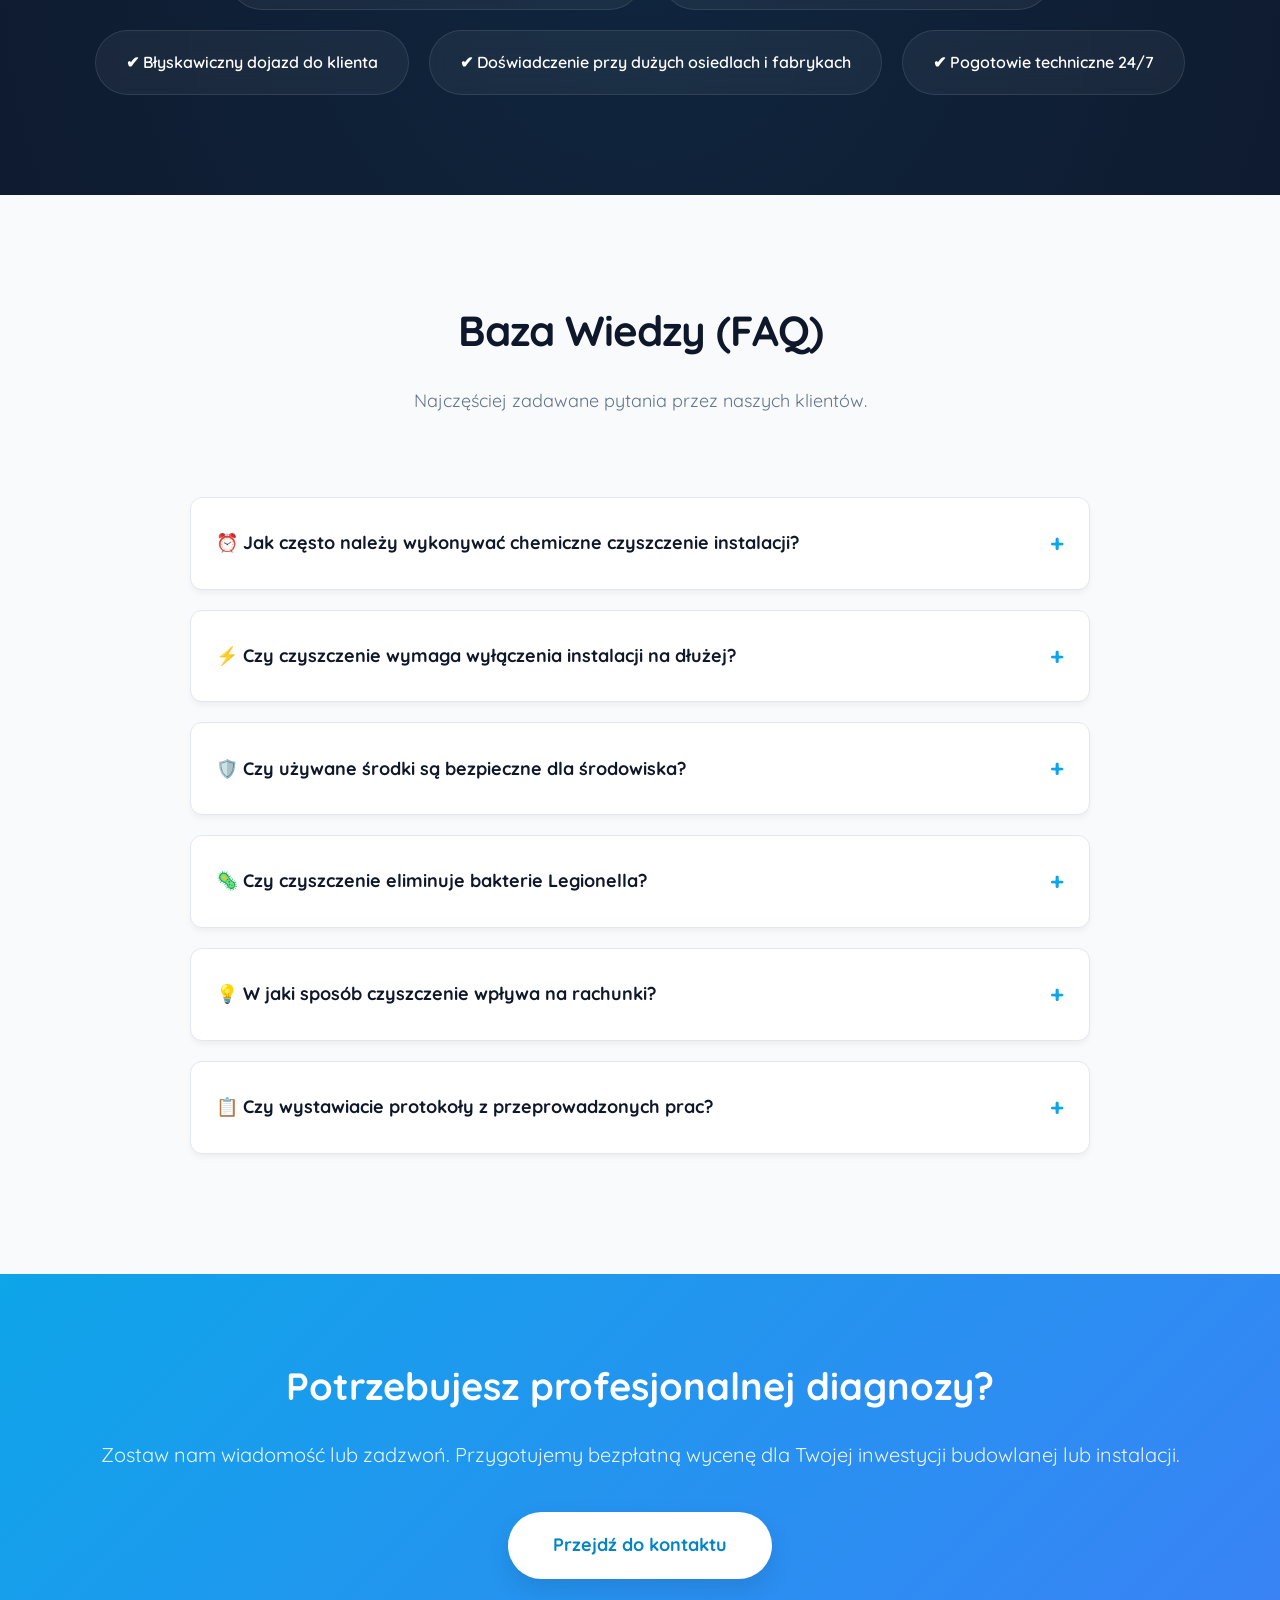
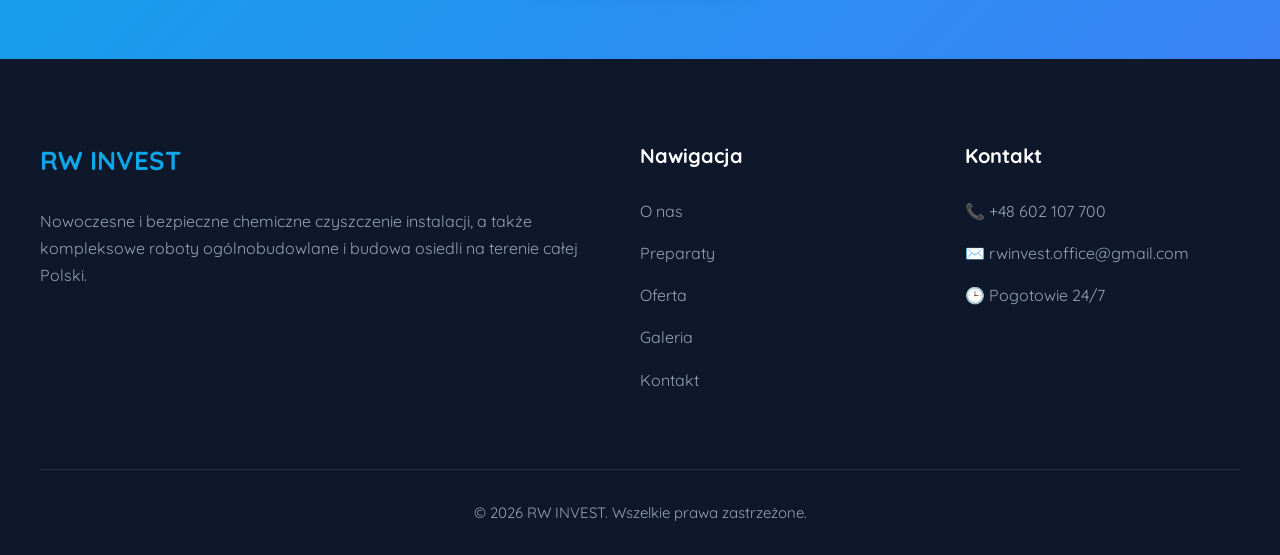
==== commit 3097c380: "Add files via upload" ====
--- a/index.html
+++ b/index.html
@@ -12,12 +12,25 @@
     <header>
         <div class="nav-container">
             <a href="index.html" class="logo">RW INVEST</a>
+
+            <div class="menu-toggle" id="mobile-menu">
+                <span class="bar"></span>
+                <span class="bar"></span>
+                <span class="bar"></span>
+            </div>
+
             <ul class="nav-menu">
                 <li><a href="o-firmie.html">O firmie</a></li>
                 <li><a href="preparaty.html">Preparaty</a></li>
                 <li><a href="uslugi.html">Oferta</a></li>
                 <li><a href="galeria.html">Galeria</a></li>
                 <li><a href="kontakt.html">Kontakt</a></li>
+
+                <li class="lang-switcher">
+                    <a href="#" class="active">PL</a>
+                    <span class="lang-separator">|</span>
+                    <a href="index-en.html">EN</a>
+                </li>
             </ul>
         </div>
     </header>
--- a/style.css
+++ b/style.css
@@ -82,6 +82,7 @@
     list-style: none;
     display: flex;
     gap: 30px;
+    align-items: center; /* To sprawi, że zakładki i języki będą idealnie w tej samej linii */
 }
 .nav-menu li a {
     text-decoration: none;
@@ -706,16 +707,122 @@
 .contact-form .btn { margin-top: 10px; }
 
 /* =========================================
-   RESPONSJA DLA PODSTRON
+   RESPONSJA I MENU MOBILNE (SMARTFONY I TABLETY)
    ========================================= */
+
+/* Przycisk Hamburgera (Domyślnie ukryty na komputerach) */
+.menu-toggle {
+    display: none;
+    flex-direction: column;
+    cursor: pointer;
+    z-index: 1001;
+}
+.menu-toggle .bar {
+    width: 28px;
+    height: 3px;
+    background-color: var(--primary);
+    margin: 4px 0;
+    transition: var(--transition);
+    border-radius: 3px;
+}
+
+/* TABLETY (Poniżej 992px) */
 @media (max-width: 992px) {
+    .hero h1 { font-size: 42px; }
+    .service-row, .service-row:nth-child(even) { flex-direction: column; text-align: center; gap: 40px; }
+    .service-list li { text-align: left; }
+    .service-image img { height: 350px; }
+    .footer-grid { grid-template-columns: 1fr 1fr; }
     .contact-section { grid-template-columns: 1fr; }
 }
+
+/* =========================================
+   PRZEŁĄCZNIK JĘZYKÓW (PL / EN)
+   ========================================= */
+   .lang-switcher {
+    display: flex;
+    gap: 10px;
+    align-items: center;
+    margin-left: 10px; /* Delikatny odstęp od ostatniej zakładki */
+}
+.lang-switcher a {
+    text-decoration: none;
+    color: var(--text-light);
+    font-weight: 700;
+    font-size: 15px; /* Zrównanie wielkości z resztą menu */
+    transition: var(--transition);
+    padding-bottom: 4px;
+    border-bottom: 2px solid transparent; /* Zapobiega skakaniu paska */
+}
+.lang-switcher a.active {
+    color: var(--primary);
+    border-bottom: 2px solid var(--primary);
+}
+.lang-switcher a:hover {
+    color: var(--primary-dark);
+}
+.lang-separator {
+    color: #cbd5e1;
+    font-size: 15px;
+    font-weight: 400;
+}
+
+/* SMARTFONY (Poniżej 768px) */
 @media (max-width: 768px) {
+    .lang-switcher { margin: 20px auto 0; justify-content: center; }
+    /* Aktywacja menu mobilnego */
+    .menu-toggle { display: flex; }
+    
+    .nav-menu {
+        position: absolute;
+        top: 100%;
+        left: -100%; /* Ukryte poza ekranem z lewej strony */
+        flex-direction: column;
+        background: var(--white);
+        width: 100%;
+        text-align: center;
+        transition: 0.4s ease-in-out;
+        box-shadow: 0 10px 10px rgba(0,0,0,0.1);
+        padding: 20px 0;
+    }
+    
+    .nav-menu.active {
+        left: 0; /* Wjeżdża na ekran */
+    }
+    
+    .nav-menu li { margin: 15px 0; }
+    .nav-menu li a { font-size: 18px; display: block; padding: 10px; }
+    
+    /* Animacja krzyżyka (X) z hamburgera */
+    .menu-toggle.active .bar:nth-child(1) { transform: translate(0, 11px) rotate(-45deg); }
+    .menu-toggle.active .bar:nth-child(2) { opacity: 0; }
+    .menu-toggle.active .bar:nth-child(3) { transform: translate(0, -11px) rotate(45deg); }
+
+    /* Poprawki odstępów i czcionek dla smartfonów */
+    .hero { padding: 150px 20px 80px; }
+    .hero h1 { font-size: 32px; }
+    .hero p { font-size: 16px; }
+    
+    .section, .why-us-section, .faq-section, .cta-contact { padding: 60px 20px; }
+    .section-header h2, .category-title, .why-us-section h2 { font-size: 28px; }
+    .service-text h2 { font-size: 24px; }
+    
+    .features-wrapper { margin: 40px auto; gap: 20px; }
+    .feature-box { padding: 25px 20px; }
+    
+    .footer-grid { grid-template-columns: 1fr; gap: 30px; text-align: center; }
+    .footer-col ul li a:hover { padding-left: 0; } /* Usunięcie przesuwania linków w stopce na tel */
+
+    /* Poprawki dla podstron na telefony */
     .page-header { padding: 120px 20px 50px; }
-    .page-header h1 { font-size: 32px; }
-    .timeline-item { padding-left: 25px; padding-top: 70px; }
-    .timeline-item::before { top: 25px; left: 25px; transform: none; }
-    .about-content, .contact-info, .contact-form, .service-card, .product-card { padding: 25px; }
-    .about-section, .services-wrapper, .products-section, .gallery-section, .contact-section { margin: 50px auto; }
+    .page-header h1 { font-size: 30px; }
+    
+    .timeline-item { padding-left: 20px; padding-top: 65px; text-align: center; }
+    .timeline-item::before { top: 20px; left: 50%; transform: translateX(-50%); }
+    
+    .about-content, .contact-info, .contact-form, .service-card, .product-card, .order-section { padding: 25px; }
+    .about-section, .services-wrapper, .products-section, .gallery-section, .contact-section { margin: 40px auto; }
+    
+    .product-header h2 { font-size: 24px; }
+    .price-tag { font-size: 20px; }
 }
